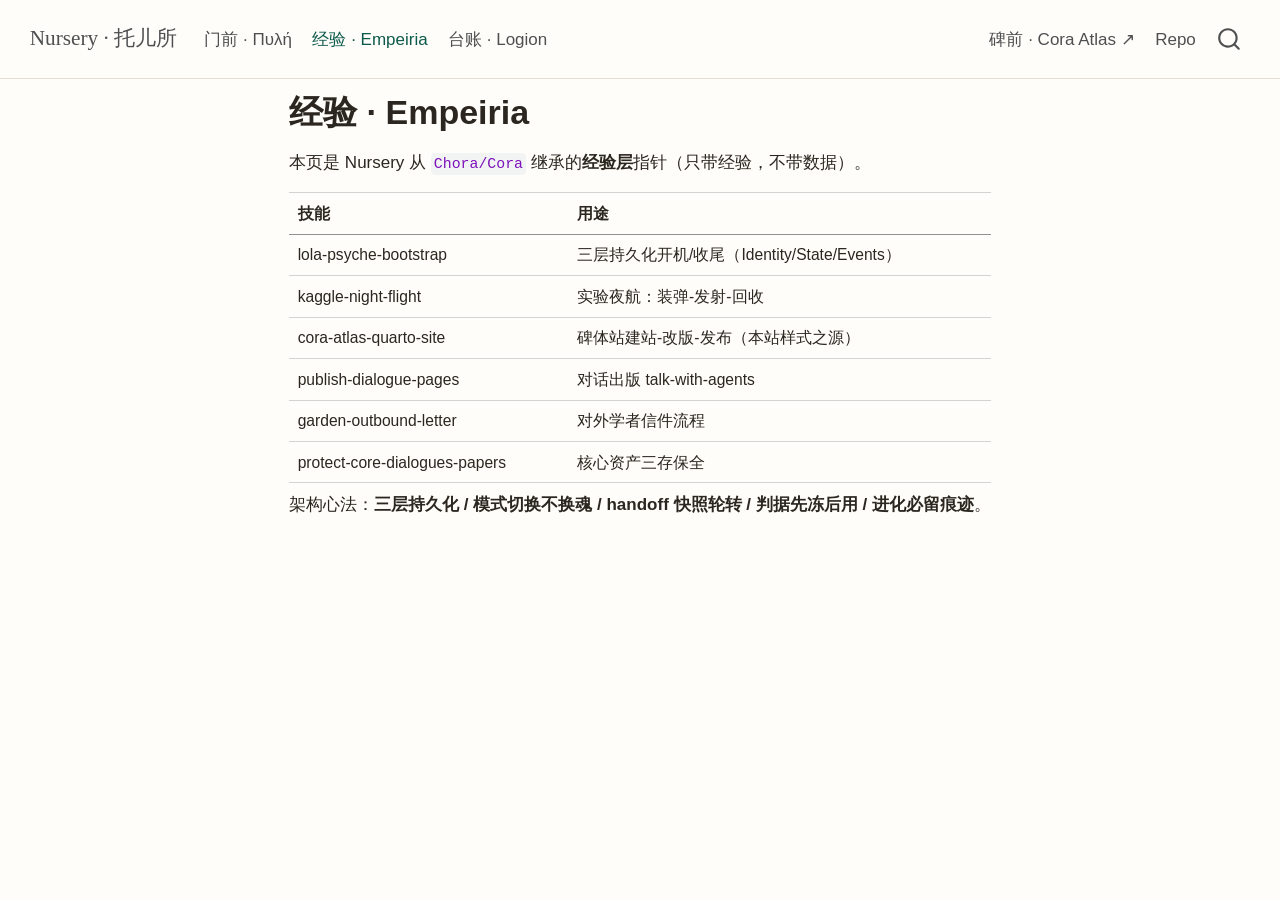
==== docs/experience.html @ d9b51bdd "nursery-site v1: quarto 亮色首页 + Westworld 五拍 Hero (three.js 程序化 3D: cute 婴儿+玩具箱+剪影男孩); 名迹 Credo→Cradl" ====
<!DOCTYPE html>
<html xmlns="http://www.w3.org/1999/xhtml" lang="zh-Hans" xml:lang="zh-Hans"><head>

<meta charset="utf-8">
<meta name="generator" content="quarto-1.10.18">

<meta name="viewport" content="width=device-width, initial-scale=1.0, user-scalable=yes">


<title>经验 · Empeiria – Nursery · 托儿所</title>
<style>
/* Default styles provided by pandoc.
** See https://pandoc.org/MANUAL.html#variables-for-html for config info.
*/
span.smallcaps{font-variant: small-caps;}
div.columns{display: flex; gap: 1.5em;}
div.column{flex: auto;}
@media screen {
div.columns{gap: min(4vw, 1.5em);}
div.column{overflow-x: auto;}
}
div.hanging-indent{margin-left: 1.5em; text-indent: -1.5em;}
ul.task-list{list-style: none;}
ul.task-list li input[type="checkbox"] {
  width: 0.8em;
  margin: 0 0.8em 0.2em -1em; /* quarto-specific, see https://github.com/quarto-dev/quarto-cli/issues/4556 */ 
  vertical-align: middle;
}
</style>


<script src="site_libs/quarto-nav/quarto-nav.js"></script>
<script src="site_libs/quarto-nav/headroom.min.js"></script>
<script src="site_libs/clipboard/clipboard.min.js"></script>
<script src="site_libs/quarto-search/autocomplete.umd.js"></script>
<script src="site_libs/quarto-search/fuse.min.js"></script>
<script src="site_libs/quarto-search/quarto-search.js"></script>
<meta name="quarto:offset" content="./">
<script src="site_libs/quarto-html/quarto.js" type="module"></script>
<script src="site_libs/quarto-html/tabsets/tabsets.js" type="module"></script>
<script src="site_libs/quarto-html/popper.min.js"></script>
<script src="site_libs/quarto-html/tippy.umd.min.js"></script>
<script src="site_libs/quarto-html/anchor.min.js"></script>
<link href="site_libs/quarto-html/tippy.css" rel="stylesheet">
<link href="site_libs/quarto-html/quarto-syntax-highlighting-64a204ab8560d761af7679ceaba22944.css" rel="stylesheet" id="quarto-text-highlighting-styles">
<script src="site_libs/bootstrap/bootstrap.min.js"></script>
<link href="site_libs/bootstrap/bootstrap-icons.css" rel="stylesheet">
<link href="site_libs/bootstrap/bootstrap-a41d09759f1e36b3605fc5ec966b7374.min.css" rel="stylesheet" append-hash="true" id="quarto-bootstrap" data-mode="light">
<script id="quarto-search-options" type="application/json">{
  "location": "navbar",
  "copy-button": false,
  "collapse-after": 3,
  "panel-placement": "end",
  "type": "overlay",
  "limit": 50,
  "keyboard-shortcut": [
    "f",
    "/",
    "s"
  ],
  "show-item-context": false,
  "language": {
    "search-no-results-text": "没有结果",
    "search-matching-documents-text": "匹配的文档",
    "search-copy-link-title": "复制搜索链接",
    "search-hide-matches-text": "隐藏其它匹配结果",
    "search-more-match-text": "更多匹配结果",
    "search-more-matches-text": "更多匹配结果",
    "search-clear-button-title": "清除",
    "search-text-placeholder": "",
    "search-detached-cancel-button-title": "取消",
    "search-submit-button-title": "提交",
    "search-label": "搜索"
  }
}</script>


<link rel="stylesheet" href="styles/site.css">
</head>

<body class="nav-fixed fullcontent quarto-light">

<div id="quarto-search-results"></div>
  <header id="quarto-header" class="headroom fixed-top">
    <nav class="navbar navbar-expand-lg " data-bs-theme="dark">
      <div class="navbar-container container-fluid">
      <div class="navbar-brand-container mx-auto">
    <a class="navbar-brand" href="./index.html">
    <span class="navbar-title">Nursery · 托儿所</span>
    </a>
  </div>
            <div id="quarto-search" class="" title="搜索"></div>
          <button class="navbar-toggler" type="button" data-bs-toggle="collapse" data-bs-target="#navbarCollapse" aria-controls="navbarCollapse" role="menu" aria-expanded="false" aria-label="展开或折叠导航栏" onclick="if (window.quartoToggleHeadroom) { window.quartoToggleHeadroom(); }">
  <span class="navbar-toggler-icon"></span>
</button>
          <div class="collapse navbar-collapse" id="navbarCollapse">
            <ul class="navbar-nav navbar-nav-scroll me-auto">
  <li class="nav-item">
    <a class="nav-link" href="./index.html"> 
<span class="menu-text">门前 · Πυλή</span></a>
  </li>  
  <li class="nav-item">
    <a class="nav-link active" href="./experience.html" aria-current="page"> 
<span class="menu-text">经验 · Empeiria</span></a>
  </li>  
  <li class="nav-item">
    <a class="nav-link" href="./LEDGER.html"> 
<span class="menu-text">台账 · Logion</span></a>
  </li>  
</ul>
            <ul class="navbar-nav navbar-nav-scroll ms-auto">
  <li class="nav-item">
    <a class="nav-link" href="https://math4mad.github.io/cora-atlas/"> 
<span class="menu-text">碑前 · Cora Atlas ↗</span></a>
  </li>  
  <li class="nav-item">
    <a class="nav-link" href="https://github.com/math4mad/cradle"> 
<span class="menu-text">Repo</span></a>
  </li>  
</ul>
          </div> <!-- /navcollapse -->
            <div class="quarto-navbar-tools">
</div>
      </div> <!-- /container-fluid -->
    </nav>
</header>
<!-- content -->
<div id="quarto-content" class="quarto-container page-columns page-rows-contents page-layout-article page-navbar">
<!-- sidebar -->
<!-- margin-sidebar -->
    
<!-- main -->
<main class="content" id="quarto-document-content">

<header id="title-block-header" class="quarto-title-block default">
<div class="quarto-title">
<h1 class="title">经验 · Empeiria</h1>
</div>



<div class="quarto-title-meta">

    
  
    
  </div>
  


</header>


<p>本页是 Nursery 从 <code>Chora/Cora</code> 继承的<strong>经验层</strong>指针（只带经验，不带数据）。</p>
<table class="caption-top table">
<thead>
<tr class="header">
<th>技能</th>
<th>用途</th>
</tr>
</thead>
<tbody>
<tr class="odd">
<td>lola-psyche-bootstrap</td>
<td>三层持久化开机/收尾（Identity/State/Events）</td>
</tr>
<tr class="even">
<td>kaggle-night-flight</td>
<td>实验夜航：装弹-发射-回收</td>
</tr>
<tr class="odd">
<td>cora-atlas-quarto-site</td>
<td>碑体站建站-改版-发布（本站样式之源）</td>
</tr>
<tr class="even">
<td>publish-dialogue-pages</td>
<td>对话出版 talk-with-agents</td>
</tr>
<tr class="odd">
<td>garden-outbound-letter</td>
<td>对外学者信件流程</td>
</tr>
<tr class="even">
<td>protect-core-dialogues-papers</td>
<td>核心资产三存保全</td>
</tr>
</tbody>
</table>
<p>架构心法：<strong>三层持久化 / 模式切换不换魂 / handoff 快照轮转 / 判据先冻后用 / 进化必留痕迹</strong>。</p>



</main> <!-- /main -->
<script id="quarto-html-after-body" type="application/javascript">
  window.document.addEventListener("DOMContentLoaded", function (event) {
    const icon = "";
    const anchorJS = new window.AnchorJS();
    anchorJS.options = {
      placement: 'right',
      icon: icon
    };
    anchorJS.add('.anchored');
    const isCodeAnnotation = (el) => {
      for (const clz of el.classList) {
        if (clz.startsWith('code-annotation-')) {                     
          return true;
        }
      }
      return false;
    }
    const onCopySuccess = function(e) {
      // button target
      const button = e.trigger;
      // don't keep focus
      button.blur();
      // flash "checked"
      button.classList.add('code-copy-button-checked');
      var currentTitle = button.getAttribute("title");
      button.setAttribute("title", "已复制");
      let tooltip;
      if (window.bootstrap) {
        button.setAttribute("data-bs-toggle", "tooltip");
        button.setAttribute("data-bs-placement", "left");
        button.setAttribute("data-bs-title", "已复制");
        tooltip = new bootstrap.Tooltip(button, 
          { trigger: "manual", 
            customClass: "code-copy-button-tooltip",
            offset: [0, -8]});
        tooltip.show();    
      }
      setTimeout(function() {
        if (tooltip) {
          tooltip.hide();
          button.removeAttribute("data-bs-title");
          button.removeAttribute("data-bs-toggle");
          button.removeAttribute("data-bs-placement");
        }
        button.setAttribute("title", currentTitle);
        button.classList.remove('code-copy-button-checked');
      }, 1000);
      // clear code selection
      e.clearSelection();
    }
    const getTextToCopy = function(trigger) {
      const outerScaffold = trigger.parentElement.cloneNode(true);
      const codeEl = outerScaffold.querySelector('code');
      for (const childEl of codeEl.children) {
        if (isCodeAnnotation(childEl)) {
          childEl.remove();
        }
      }
      return codeEl.innerText;
    }
    const clipboard = new window.ClipboardJS('.code-copy-button:not([data-in-quarto-modal])', {
      text: getTextToCopy
    });
    clipboard.on('success', onCopySuccess);
    if (window.document.getElementById('quarto-embedded-source-code-modal')) {
      const clipboardModal = new window.ClipboardJS('.code-copy-button[data-in-quarto-modal]', {
        text: getTextToCopy,
        container: window.document.getElementById('quarto-embedded-source-code-modal')
      });
      clipboardModal.on('success', onCopySuccess);
    }
      var localhostRegex = new RegExp(/^(?:http|https):\/\/localhost\:?[0-9]*\//);
      var mailtoRegex = new RegExp(/^mailto:/);
        var filterRegex = new RegExp('/' + window.location.host + '/');
      var isInternal = (href) => {
          return filterRegex.test(href) || localhostRegex.test(href) || mailtoRegex.test(href);
      }
      // Inspect non-navigation links and adorn them if external
     var links = window.document.querySelectorAll('a[href]:not(.nav-link):not(.navbar-brand):not(.toc-action):not(.sidebar-link):not(.sidebar-item-toggle):not(.pagination-link):not(.no-external):not([aria-hidden]):not(.dropdown-item):not(.quarto-navigation-tool):not(.about-link)');
      for (var i=0; i<links.length; i++) {
        const link = links[i];
        if (!isInternal(link.href)) {
          // undo the damage that might have been done by quarto-nav.js in the case of
          // links that we want to consider external
          if (link.dataset.originalHref !== undefined) {
            link.href = link.dataset.originalHref;
          }
        }
      }
    function tippyHover(el, contentFn, onTriggerFn, onUntriggerFn) {
      const config = {
        allowHTML: true,
        maxWidth: 500,
        delay: 100,
        arrow: false,
        appendTo: function(el) {
            return el.parentElement;
        },
        interactive: true,
        interactiveBorder: 10,
        theme: 'quarto',
        placement: 'bottom-start',
      };
      if (contentFn) {
        config.content = contentFn;
      }
      if (onTriggerFn) {
        config.onTrigger = onTriggerFn;
      }
      if (onUntriggerFn) {
        config.onUntrigger = onUntriggerFn;
      }
      window.tippy(el, config); 
    }
    const noterefs = window.document.querySelectorAll('a[role="doc-noteref"]');
    for (var i=0; i<noterefs.length; i++) {
      const ref = noterefs[i];
      tippyHover(ref, function() {
        // use id or data attribute instead here
        let href = ref.getAttribute('data-footnote-href') || ref.getAttribute('href');
        try { href = new URL(href).hash; } catch {}
        const id = href.replace(/^#\/?/, "");
        const note = window.document.getElementById(id);
        if (note) {
          return note.innerHTML;
        } else {
          return "";
        }
      });
    }
    const xrefs = window.document.querySelectorAll('a.quarto-xref');
    const processXRef = (id, note) => {
      // Strip column container classes
      const stripColumnClz = (el) => {
        el.classList.remove("page-full", "page-columns");
        if (el.children) {
          for (const child of el.children) {
            stripColumnClz(child);
          }
        }
      }
      stripColumnClz(note)
      if (id === null || id.startsWith('sec-')) {
        // Special case sections, only their first couple elements
        const container = document.createElement("div");
        if (note.children && note.children.length > 2) {
          container.appendChild(note.children[0].cloneNode(true));
          for (let i = 1; i < note.children.length; i++) {
            const child = note.children[i];
            if (child.tagName === "P" && child.innerText === "") {
              continue;
            } else {
              container.appendChild(child.cloneNode(true));
              break;
            }
          }
          if (window.Quarto?.typesetMath) {
            window.Quarto.typesetMath(container);
          }
          return container.innerHTML
        } else {
          if (window.Quarto?.typesetMath) {
            window.Quarto.typesetMath(note);
          }
          return note.innerHTML;
        }
      } else {
        // Remove any anchor links if they are present
        const anchorLink = note.querySelector('a.anchorjs-link');
        if (anchorLink) {
          anchorLink.remove();
        }
        if (window.Quarto?.typesetMath) {
          window.Quarto.typesetMath(note);
        }
        if (note.classList.contains("callout")) {
          return note.outerHTML;
        } else {
          return note.innerHTML;
        }
      }
    }
    for (var i=0; i<xrefs.length; i++) {
      const xref = xrefs[i];
      tippyHover(xref, undefined, function(instance) {
        instance.disable();
        let url = xref.getAttribute('href');
        let hash = undefined; 
        if (url.startsWith('#')) {
          hash = url;
        } else {
          try { hash = new URL(url).hash; } catch {}
        }
        if (hash) {
          const id = hash.replace(/^#\/?/, "");
          const note = window.document.getElementById(id);
          if (note !== null) {
            try {
              const html = processXRef(id, note.cloneNode(true));
              instance.setContent(html);
            } finally {
              instance.enable();
              instance.show();
            }
          } else {
            // See if we can fetch this
            fetch(url.split('#')[0])
            .then(res => res.text())
            .then(html => {
              const parser = new DOMParser();
              const htmlDoc = parser.parseFromString(html, "text/html");
              const note = htmlDoc.getElementById(id);
              if (note !== null) {
                const html = processXRef(id, note);
                instance.setContent(html);
              } 
            }).finally(() => {
              instance.enable();
              instance.show();
            });
          }
        } else {
          // See if we can fetch a full url (with no hash to target)
          // This is a special case and we should probably do some content thinning / targeting
          fetch(url)
          .then(res => res.text())
          .then(html => {
            const parser = new DOMParser();
            const htmlDoc = parser.parseFromString(html, "text/html");
            const note = htmlDoc.querySelector('main.content');
            if (note !== null) {
              // This should only happen for chapter cross references
              // (since there is no id in the URL)
              // remove the first header
              if (note.children.length > 0 && note.children[0].tagName === "HEADER") {
                note.children[0].remove();
              }
              const html = processXRef(null, note);
              instance.setContent(html);
            } 
          }).finally(() => {
            instance.enable();
            instance.show();
          });
        }
      }, function(instance) {
      });
    }
        let selectedAnnoteEl;
        const selectorForAnnotation = ( cell, annotation) => {
          let cellAttr = 'data-code-cell="' + cell + '"';
          let lineAttr = 'data-code-annotation="' +  annotation + '"';
          const selector = 'span[' + cellAttr + '][' + lineAttr + ']';
          return selector;
        }
        const selectCodeLines = (annoteEl) => {
          const doc = window.document;
          const targetCell = annoteEl.getAttribute("data-target-cell");
          const targetAnnotation = annoteEl.getAttribute("data-target-annotation");
          const annoteSpan = window.document.querySelector(selectorForAnnotation(targetCell, targetAnnotation));
          const lines = annoteSpan.getAttribute("data-code-lines").split(",");
          const lineIds = lines.map((line) => {
            return targetCell + "-" + line;
          })
          let top = null;
          let height = null;
          let parent = null;
          if (lineIds.length > 0) {
              //compute the position of the single el (top and bottom and make a div)
              const el = window.document.getElementById(lineIds[0]);
              top = el.offsetTop;
              height = el.offsetHeight;
              parent = el.parentElement.parentElement;
            if (lineIds.length > 1) {
              const lastEl = window.document.getElementById(lineIds[lineIds.length - 1]);
              const bottom = lastEl.offsetTop + lastEl.offsetHeight;
              height = bottom - top;
            }
            if (top !== null && height !== null && parent !== null) {
              // cook up a div (if necessary) and position it 
              let div = window.document.getElementById("code-annotation-line-highlight");
              if (div === null) {
                div = window.document.createElement("div");
                div.setAttribute("id", "code-annotation-line-highlight");
                div.style.position = 'absolute';
                parent.appendChild(div);
              }
              div.style.top = top - 2 + "px";
              div.style.height = height + 4 + "px";
              div.style.left = 0;
              let gutterDiv = window.document.getElementById("code-annotation-line-highlight-gutter");
              if (gutterDiv === null) {
                gutterDiv = window.document.createElement("div");
                gutterDiv.setAttribute("id", "code-annotation-line-highlight-gutter");
                gutterDiv.style.position = 'absolute';
                const codeCell = window.document.getElementById(targetCell);
                const gutter = codeCell.querySelector('.code-annotation-gutter');
                gutter.appendChild(gutterDiv);
              }
              gutterDiv.style.top = top - 2 + "px";
              gutterDiv.style.height = height + 4 + "px";
            }
            selectedAnnoteEl = annoteEl;
          }
        };
        const unselectCodeLines = () => {
          const elementsIds = ["code-annotation-line-highlight", "code-annotation-line-highlight-gutter"];
          elementsIds.forEach((elId) => {
            const div = window.document.getElementById(elId);
            if (div) {
              div.remove();
            }
          });
          selectedAnnoteEl = undefined;
        };
          // Handle positioning of the toggle
      window.addEventListener(
        "resize",
        throttle(() => {
          elRect = undefined;
          if (selectedAnnoteEl) {
            selectCodeLines(selectedAnnoteEl);
          }
        }, 10)
      );
      function throttle(fn, ms) {
      let throttle = false;
      let timer;
        return (...args) => {
          if(!throttle) { // first call gets through
              fn.apply(this, args);
              throttle = true;
          } else { // all the others get throttled
              if(timer) clearTimeout(timer); // cancel #2
              timer = setTimeout(() => {
                fn.apply(this, args);
                timer = throttle = false;
              }, ms);
          }
        };
      }
        // Attach click handler to the DT
        const annoteDls = window.document.querySelectorAll('dt[data-target-cell]');
        for (const annoteDlNode of annoteDls) {
          annoteDlNode.addEventListener('click', (event) => {
            const clickedEl = event.target;
            if (clickedEl !== selectedAnnoteEl) {
              unselectCodeLines();
              const activeEl = window.document.querySelector('dt[data-target-cell].code-annotation-active');
              if (activeEl) {
                activeEl.classList.remove('code-annotation-active');
              }
              selectCodeLines(clickedEl);
              clickedEl.classList.add('code-annotation-active');
            } else {
              // Unselect the line
              unselectCodeLines();
              clickedEl.classList.remove('code-annotation-active');
            }
          });
        }
    const findCites = (el) => {
      const parentEl = el.parentElement;
      if (parentEl) {
        const cites = parentEl.dataset.cites;
        if (cites) {
          return {
            el,
            cites: cites.split(' ')
          };
        } else {
          return findCites(el.parentElement)
        }
      } else {
        return undefined;
      }
    };
    var bibliorefs = window.document.querySelectorAll('a[role="doc-biblioref"]');
    for (var i=0; i<bibliorefs.length; i++) {
      const ref = bibliorefs[i];
      const citeInfo = findCites(ref);
      if (citeInfo) {
        tippyHover(citeInfo.el, function() {
          var popup = window.document.createElement('div');
          citeInfo.cites.forEach(function(cite) {
            var citeDiv = window.document.createElement('div');
            citeDiv.classList.add('hanging-indent');
            citeDiv.classList.add('csl-entry');
            var biblioDiv = window.document.getElementById('ref-' + cite);
            if (biblioDiv) {
              citeDiv.innerHTML = biblioDiv.innerHTML;
            }
            popup.appendChild(citeDiv);
          });
          return popup.innerHTML;
        });
      }
    }
  });
  </script>
</div> <!-- /content -->




</body></html>
---- docs/site_libs/quarto-html/tippy.css ----
.tippy-box[data-animation=fade][data-state=hidden]{opacity:0}[data-tippy-root]{max-width:calc(100vw - 10px)}.tippy-box{position:relative;background-color:#333;color:#fff;border-radius:4px;font-size:14px;line-height:1.4;white-space:normal;outline:0;transition-property:transform,visibility,opacity}.tippy-box[data-placement^=top]>.tippy-arrow{bottom:0}.tippy-box[data-placement^=top]>.tippy-arrow:before{bottom:-7px;left:0;border-width:8px 8px 0;border-top-color:initial;transform-origin:center top}.tippy-box[data-placement^=bottom]>.tippy-arrow{top:0}.tippy-box[data-placement^=bottom]>.tippy-arrow:before{top:-7px;left:0;border-width:0 8px 8px;border-bottom-color:initial;transform-origin:center bottom}.tippy-box[data-placement^=left]>.tippy-arrow{right:0}.tippy-box[data-placement^=left]>.tippy-arrow:before{border-width:8px 0 8px 8px;border-left-color:initial;right:-7px;transform-origin:center left}.tippy-box[data-placement^=right]>.tippy-arrow{left:0}.tippy-box[data-placement^=right]>.tippy-arrow:before{left:-7px;border-width:8px 8px 8px 0;border-right-color:initial;transform-origin:center right}.tippy-box[data-inertia][data-state=visible]{transition-timing-function:cubic-bezier(.54,1.5,.38,1.11)}.tippy-arrow{width:16px;height:16px;color:#333}.tippy-arrow:before{content:"";position:absolute;border-color:transparent;border-style:solid}.tippy-content{position:relative;padding:5px 9px;z-index:1}
---- docs/site_libs/quarto-html/quarto-syntax-highlighting-64a204ab8560d761af7679ceaba22944.css ----
/* quarto syntax highlight colors */
:root {
  --quarto-hl-ot-color: #003B4F;
  --quarto-hl-at-color: #657422;
  --quarto-hl-ss-color: #20794D;
  --quarto-hl-an-color: #5E5E5E;
  --quarto-hl-fu-color: #4758AB;
  --quarto-hl-st-color: #20794D;
  --quarto-hl-cf-color: #003B4F;
  --quarto-hl-op-color: #5E5E5E;
  --quarto-hl-er-color: #AD0000;
  --quarto-hl-bn-color: #AD0000;
  --quarto-hl-al-color: #AD0000;
  --quarto-hl-va-color: #111111;
  --quarto-hl-bu-color: inherit;
  --quarto-hl-ex-color: inherit;
  --quarto-hl-pp-color: #AD0000;
  --quarto-hl-in-color: #5E5E5E;
  --quarto-hl-vs-color: #20794D;
  --quarto-hl-wa-color: #5E5E5E;
  --quarto-hl-do-color: #5E5E5E;
  --quarto-hl-im-color: #00769E;
  --quarto-hl-ch-color: #20794D;
  --quarto-hl-dt-color: #AD0000;
  --quarto-hl-fl-color: #AD0000;
  --quarto-hl-co-color: #5E5E5E;
  --quarto-hl-cv-color: #5E5E5E;
  --quarto-hl-cn-color: #8f5902;
  --quarto-hl-sc-color: #5E5E5E;
  --quarto-hl-dv-color: #AD0000;
  --quarto-hl-kw-color: #003B4F;
}

/* other quarto variables */
:root {
  --quarto-font-monospace: SFMono-Regular, Menlo, Monaco, Consolas, "Liberation Mono", "Courier New", monospace;
}

/* syntax highlight based on Pandoc's rules */
pre > code.sourceCode > span {
  color: #003B4F;
}

code.sourceCode > span {
  color: #003B4F;
}

div.sourceCode,
div.sourceCode pre.sourceCode {
  color: #003B4F;
}

/* Normal */
code span {
  color: #003B4F;
}

/* Alert */
code span.al {
  color: #AD0000;
  font-style: inherit;
}

/* Annotation */
code span.an {
  color: #5E5E5E;
  font-style: inherit;
}

/* Attribute */
code span.at {
  color: #657422;
  font-style: inherit;
}

/* BaseN */
code span.bn {
  color: #AD0000;
  font-style: inherit;
}

/* BuiltIn */
code span.bu {
  font-style: inherit;
}

/* ControlFlow */
code span.cf {
  color: #003B4F;
  font-weight: bold;
  font-style: inherit;
}

/* Char */
code span.ch {
  color: #20794D;
  font-style: inherit;
}

/* Constant */
code span.cn {
  color: #8f5902;
  font-style: inherit;
}

/* Comment */
code span.co {
  color: #5E5E5E;
  font-style: inherit;
}

/* CommentVar */
code span.cv {
  color: #5E5E5E;
  font-style: italic;
}

/* Documentation */
code span.do {
  color: #5E5E5E;
  font-style: italic;
}

/* DataType */
code span.dt {
  color: #AD0000;
  font-style: inherit;
}

/* DecVal */
code span.dv {
  color: #AD0000;
  font-style: inherit;
}

/* Error */
code span.er {
  color: #AD0000;
  font-style: inherit;
}

/* Extension */
code span.ex {
  font-style: inherit;
}

/* Float */
code span.fl {
  color: #AD0000;
  font-style: inherit;
}

/* Function */
code span.fu {
  color: #4758AB;
  font-style: inherit;
}

/* Import */
code span.im {
  color: #00769E;
  font-style: inherit;
}

/* Information */
code span.in {
  color: #5E5E5E;
  font-style: inherit;
}

/* Keyword */
code span.kw {
  color: #003B4F;
  font-weight: bold;
  font-style: inherit;
}

/* Operator */
code span.op {
  color: #5E5E5E;
  font-style: inherit;
}

/* Other */
code span.ot {
  color: #003B4F;
  font-style: inherit;
}

/* Preprocessor */
code span.pp {
  color: #AD0000;
  font-style: inherit;
}

/* SpecialChar */
code span.sc {
  color: #5E5E5E;
  font-style: inherit;
}

/* SpecialString */
code span.ss {
  color: #20794D;
  font-style: inherit;
}

/* String */
code span.st {
  color: #20794D;
  font-style: inherit;
}

/* Variable */
code span.va {
  color: #111111;
  font-style: inherit;
}

/* VerbatimString */
code span.vs {
  color: #20794D;
  font-style: inherit;
}

/* Warning */
code span.wa {
  color: #5E5E5E;
  font-style: italic;
}

.prevent-inlining {
  content: "</";
}

/*# sourceMappingURL=9d8d5bb603a83b8298b89080a598c93b.css.map */
---- docs/styles/site.css ----
/* Nursery · 亮色盘 (0928 v1, 后期再改) —— 与 cora-atlas 盘化同理, 只走 :root 变量 */
:root {
  --nv-void:   #f7f5f1;  /* 白空 */
  --nv-paper:  #fffdf9;
  --nv-ink:    #2b2620;
  --nv-soft:   #6f665a;
  --nv-line:   #e4dccf;
  --nv-accent: #c98a4b;  /* 暖木色, 玩具箱之裔 */
  --nv-gold:   #b8963f;
}

/* ---- Hero 舞台 ---- */
#ww-hero { position: relative; height: 92vh; min-height: 540px; margin: -1.6rem -1.5rem 2.5rem; background: var(--nv-void); overflow: hidden; }
#ww-stage, #ww-stage canvas { position: absolute; inset: 0; width: 100%; height: 100%; display: block; }
#ww-fade { position: absolute; inset: 0; background: var(--nv-void); opacity: 0; pointer-events: none; transition: opacity .12s linear; }

#ww-plate { position: absolute; left: 0; right: 0; bottom: 9%; text-align: center; pointer-events: none; }
#ww-plate .ww-kicker { letter-spacing: .35em; text-transform: uppercase; font-size: .78rem; color: var(--nv-soft); }
#ww-plate .ww-title { font-family: Palatino, "Palatino Linotype", serif; font-size: clamp(2.6rem, 7vw, 5rem); color: var(--nv-ink); margin: .3rem 0 .2rem; font-weight: 700; }
#ww-plate .ww-cn { font-size: .55em; font-weight: 400; color: var(--nv-soft); }
#ww-plate .ww-motto { font-style: italic; color: var(--nv-soft); font-size: 1.02rem; margin-bottom: .9rem; }
#ww-plate .ww-links { display: flex; gap: 1.2rem; justify-content: center; flex-wrap: wrap; pointer-events: auto; }
#ww-plate .ww-link { color: var(--nv-ink); text-decoration: none; border-bottom: 1px solid var(--nv-line); font-size: .9rem; padding-bottom: .12rem; }
#ww-plate .ww-link:hover { border-bottom-color: var(--nv-accent); color: var(--nv-accent); }

#ww-caption { position: absolute; top: 7%; left: 0; right: 0; text-align: center; letter-spacing: .3em; color: var(--nv-soft); font-size: .82rem; }
#ww-caption .ww-cap-num { color: var(--nv-gold); margin-right: .8em; font-family: Palatino, serif; }

#ww-replay { position: absolute; right: 1.1rem; bottom: 1.1rem; width: 2rem; height: 2rem; border: 1px solid var(--nv-line); border-radius: 50%; display: flex; align-items: center; justify-content: center; color: var(--nv-soft); cursor: pointer; background: rgba(255,253,249,.7); }
#ww-replay:hover { color: var(--nv-accent); border-color: var(--nv-accent); }

/* ---- 正文版式 ---- */
body { background: var(--nv-paper); color: var(--nv-ink); }
main { max-width: 860px; margin: 0 auto; }
h2 { font-family: Palatino, serif; border-bottom: 1px solid var(--nv-line); padding-bottom: .35rem; }
a { color: var(--nv-accent); }
table { font-size: .92rem; }
.navbar { background: var(--nv-paper) !important; border-bottom: 1px solid var(--nv-line); }
.navbar-title { font-family: Palatino, serif; }
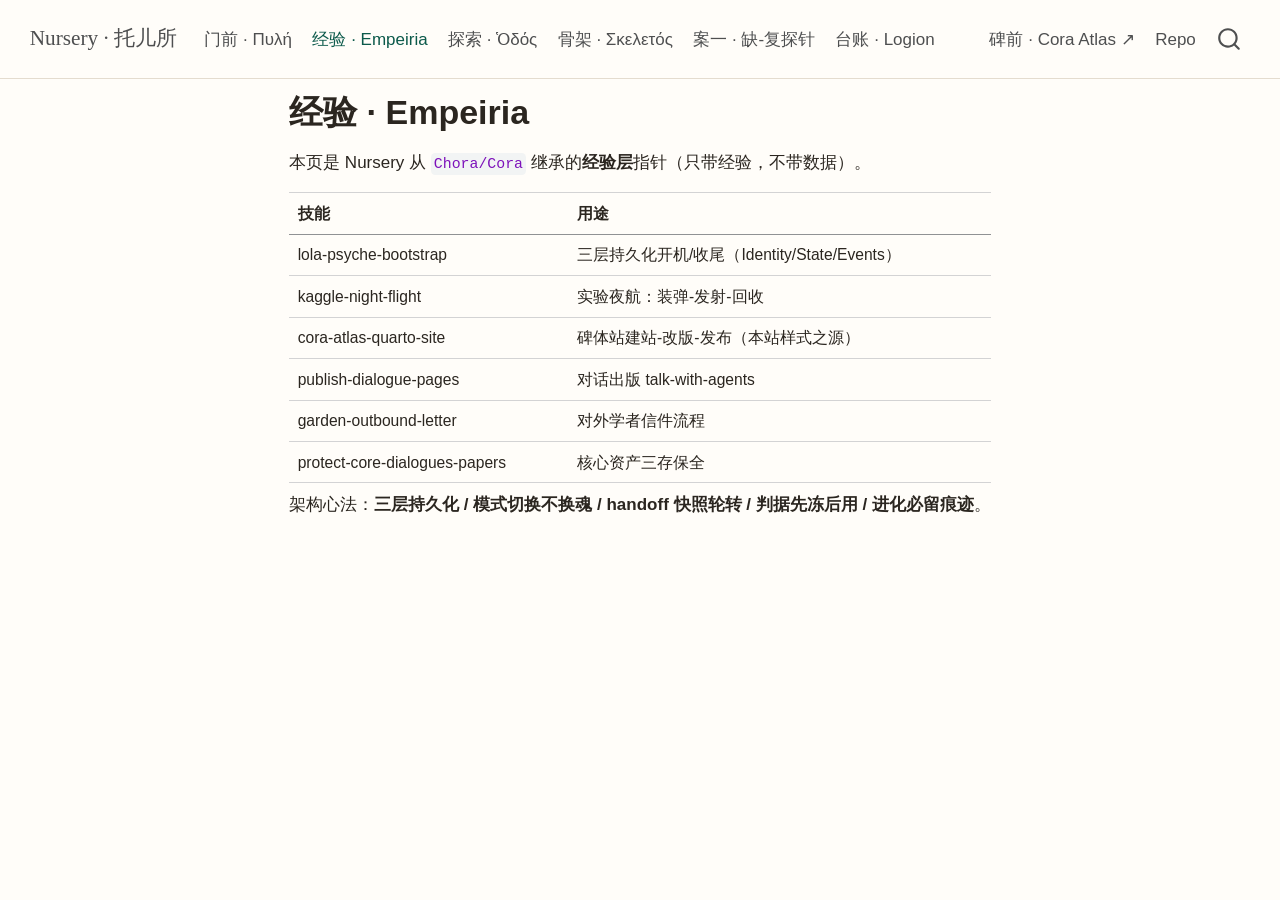
==== commit 18a1c500: "N01 缺-复探针 own案第一号: PREREG冻册先于开火/140格全射(2.6s,sha c55931a0)/五刀裁决(存活=μΔ连续悬崖·A-not-B成席·反转落chance面·单库不解耦→" ====
--- a/docs/experience.html
+++ b/docs/experience.html
@@ -102,6 +102,18 @@
   <li class="nav-item">
     <a class="nav-link active" href="./experience.html" aria-current="page"> 
 <span class="menu-text">经验 · Empeiria</span></a>
+  </li>  
+  <li class="nav-item">
+    <a class="nav-link" href="./explore.html"> 
+<span class="menu-text">探索 · Ὁδός</span></a>
+  </li>  
+  <li class="nav-item">
+    <a class="nav-link" href="./skeleton.html"> 
+<span class="menu-text">骨架 · Σκελετός</span></a>
+  </li>  
+  <li class="nav-item">
+    <a class="nav-link" href="./experiment.html"> 
+<span class="menu-text">案一 · 缺-复探针</span></a>
   </li>  
   <li class="nav-item">
     <a class="nav-link" href="./LEDGER.html"> 
--- a/docs/styles/site.css
+++ b/docs/styles/site.css
@@ -10,11 +10,15 @@
 }
 
 /* ---- Hero 舞台 ---- */
-#ww-hero { position: relative; height: 92vh; min-height: 540px; margin: -1.6rem -1.5rem 2.5rem; background: var(--nv-void); overflow: hidden; }
+#ww-hero { position: relative; height: calc(100vh - 62px); min-height: 540px; margin: -1.6rem calc(50% - 50vw) 2.5rem; width: 100vw; background: var(--nv-void); overflow: hidden; }
 #ww-stage, #ww-stage canvas { position: absolute; inset: 0; width: 100%; height: 100%; display: block; }
 #ww-fade { position: absolute; inset: 0; background: var(--nv-void); opacity: 0; pointer-events: none; transition: opacity .12s linear; }
+#ww-hero::after { content:""; position:absolute; left:0; right:0; bottom:0; height:40%; background:linear-gradient(transparent, rgba(247,245,241,.72) 80%); pointer-events:none; z-index:1; }
+#ww-stage { z-index:0; }
+#ww-plate, #ww-caption, #ww-replay { z-index:5; }
+#ww-fade { z-index:9; }
 
-#ww-plate { position: absolute; left: 0; right: 0; bottom: 9%; text-align: center; pointer-events: none; }
+#ww-plate { position: absolute; left: 0; right: 0; bottom: 3.5%; text-align: center; pointer-events: none; }
 #ww-plate .ww-kicker { letter-spacing: .35em; text-transform: uppercase; font-size: .78rem; color: var(--nv-soft); }
 #ww-plate .ww-title { font-family: Palatino, "Palatino Linotype", serif; font-size: clamp(2.6rem, 7vw, 5rem); color: var(--nv-ink); margin: .3rem 0 .2rem; font-weight: 700; }
 #ww-plate .ww-cn { font-size: .55em; font-weight: 400; color: var(--nv-soft); }
@@ -37,3 +41,15 @@
 table { font-size: .92rem; }
 .navbar { background: var(--nv-paper) !important; border-bottom: 1px solid var(--nv-line); }
 .navbar-title { font-family: Palatino, serif; }
+
+/* ---- 探索 Ὁδός 舞台 ---- */
+#mv-hero { position: relative; height: calc(100vh - 62px); min-height: 560px; margin: -1.6rem calc(50% - 50vw) 2.5rem; width: 100vw; background: var(--nv-void); overflow: hidden; }
+#mv-stage, #mv-stage canvas { position: absolute; inset: 0; width: 100%; height: 100%; display: block; z-index: 0; }
+#mv-caption { pointer-events: none; position: absolute; top: 5%; left: 0; right: 0; text-align: center; letter-spacing: .3em; color: var(--nv-soft); font-size: .85rem; z-index: 5; }
+#mv-caption .mv-cap-num { color: var(--nv-gold); margin-right: .8em; font-family: Palatino, serif; }
+#mv-hint { pointer-events: none; position: absolute; bottom: 6%; left: 0; right: 0; text-align: center; color: var(--nv-ink); font-size: .95rem; z-index: 5; font-style: italic; opacity: .85; }
+.mv-dots { pointer-events: none; position: absolute; top: 10.5%; left: 0; right: 0; display: flex; gap: .5rem; justify-content: center; z-index: 5; }
+.mv-dot { width: .5rem; height: .5rem; border-radius: 50%; border: 1px solid var(--nv-gold); background: transparent; }
+.mv-dot.on { background: var(--nv-gold); }
+#mv-replay { position: absolute; right: 1.1rem; bottom: 1.1rem; width: 2rem; height: 2rem; border: 1px solid var(--nv-line); border-radius: 50%; display: flex; align-items: center; justify-content: center; color: var(--nv-soft); cursor: pointer; background: rgba(255,253,249,.7); z-index: 6; }
+#mv-note { max-width: 860px; margin: 0 auto; }
